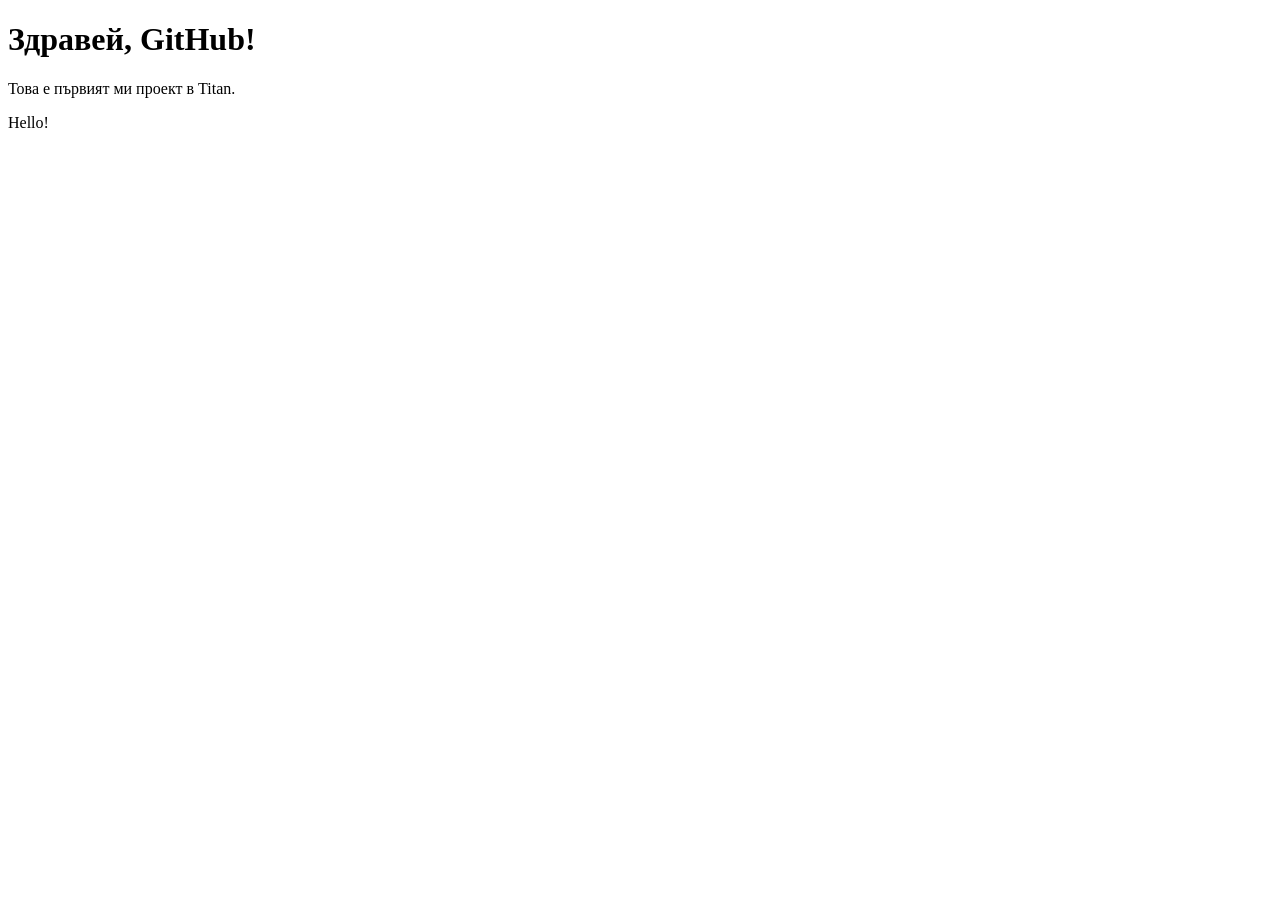
==== index.html @ 6f3accff "Add language attribute to HTML tag" ====
<!DOCTYPE html>
<html lang="BG">
<head>
    <title>Моят първи сайт</title>
</head>
<body>
	
    <h1>Здравей, GitHub!</h1>
    <p>Това е първият ми проект в Titan.</p>

    <form></form>
    <p>Hello!</p>
</body>
</html>
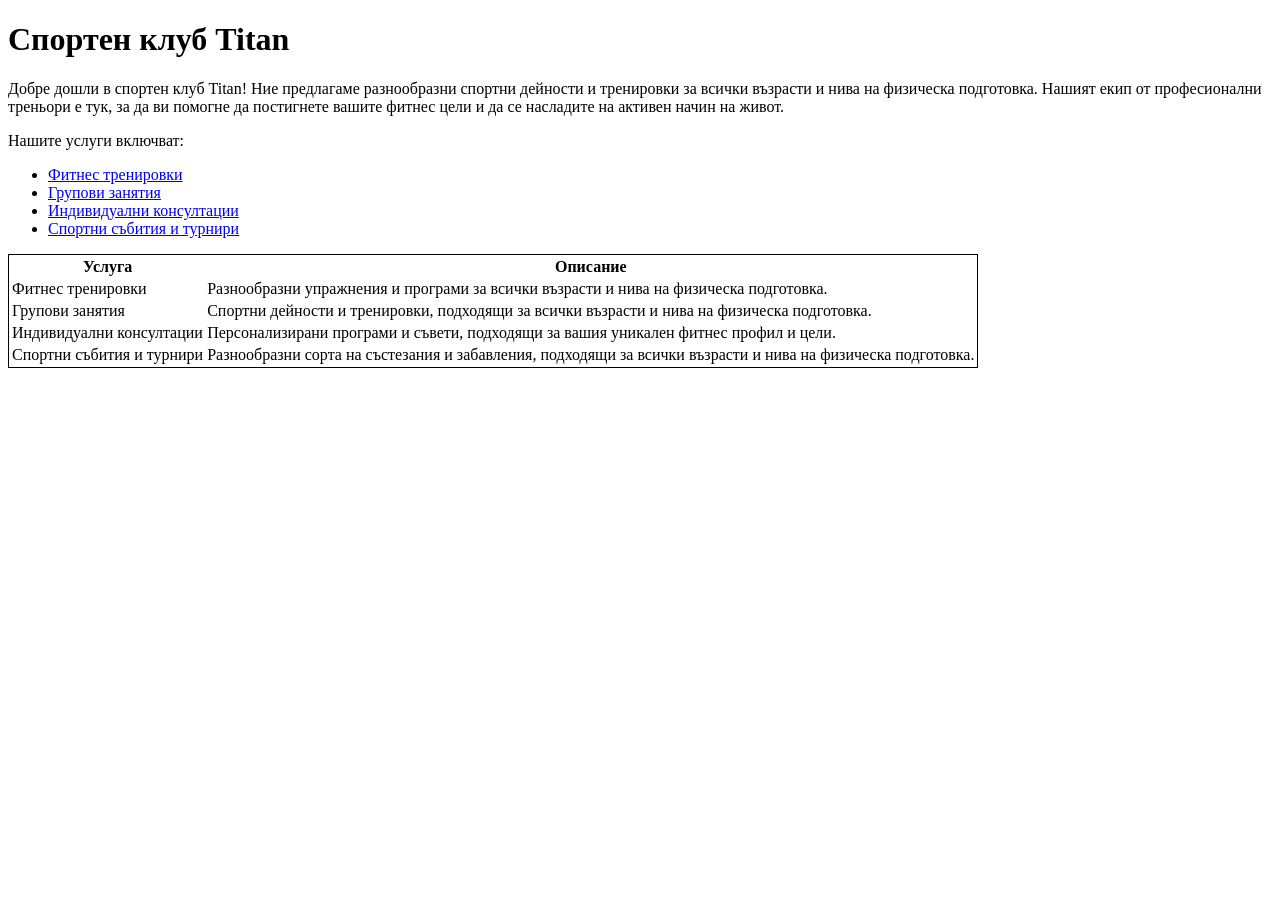
==== commit d2f3a5d4: "Add files via upload" ====
--- a/index.html
+++ b/index.html
@@ -1,14 +1,40 @@
 <!DOCTYPE html>
-<html lang="BG">
+<html>
 <head>
-    <title>Моят първи сайт</title>
+<title>Спортен клуб Titan</title>
 </head>
 <body>
-	
-    <h1>Здравей, GitHub!</h1>
-    <p>Това е първият ми проект в Titan.</p>
+<h1>Спортен клуб Titan</h1>
+<p>Добре дошли в спортен клуб Titan! Ние предлагаме разнообразни спортни дейности и тренировки за всички възрасти и нива на физическа подготовка. Нашият екип от професионални треньори е тук, за да ви помогне да постигнете вашите фитнес цели и да се насладите на активен начин на живот.</p>
+<p>Нашите услуги включват:</p>
+<ul>
+  <li><a href="Fitness.html">Фитнес тренировки</a></li>
+  <li><a href="GroupClasses.html">Групови занятия</a></li>
+  <li><a href="IndividualConsultations.html">Индивидуални консултации</a></li>
+  <li><a href="SportsEvents.html">Спортни събития и турнири</a></li>
+</ul>
 
-    <form></form>
-    <p>Hello!</p>
+<table style="border: 1px solid black;">
+  <tr>
+    <th>Услуга</th>
+    <th>Описание</th>
+  </tr>
+  <tr>
+    <td>Фитнес тренировки</td>
+    <td>Разнообразни упражнения и програми за всички възрасти и нива на физическа подготовка.</td>
+  </tr>
+  <tr>
+    <td>Групови занятия</td>
+    <td>Спортни дейности и тренировки, подходящи за всички възрасти и нива на физическа подготовка.</td>
+  </tr>
+  <tr>
+    <td>Индивидуални консултации</td>
+    <td>Персонализирани програми и съвети, подходящи за вашия уникален фитнес профил и цели.</td>
+  </tr>
+  <tr>
+    <td>Спортни събития и турнири</td>
+    <td>Разнообразни сорта на състезания и забавления, подходящи за всички възрасти и нива на физическа подготовка.</td>
+  </tr>
+</table>
 </body>
 </html>
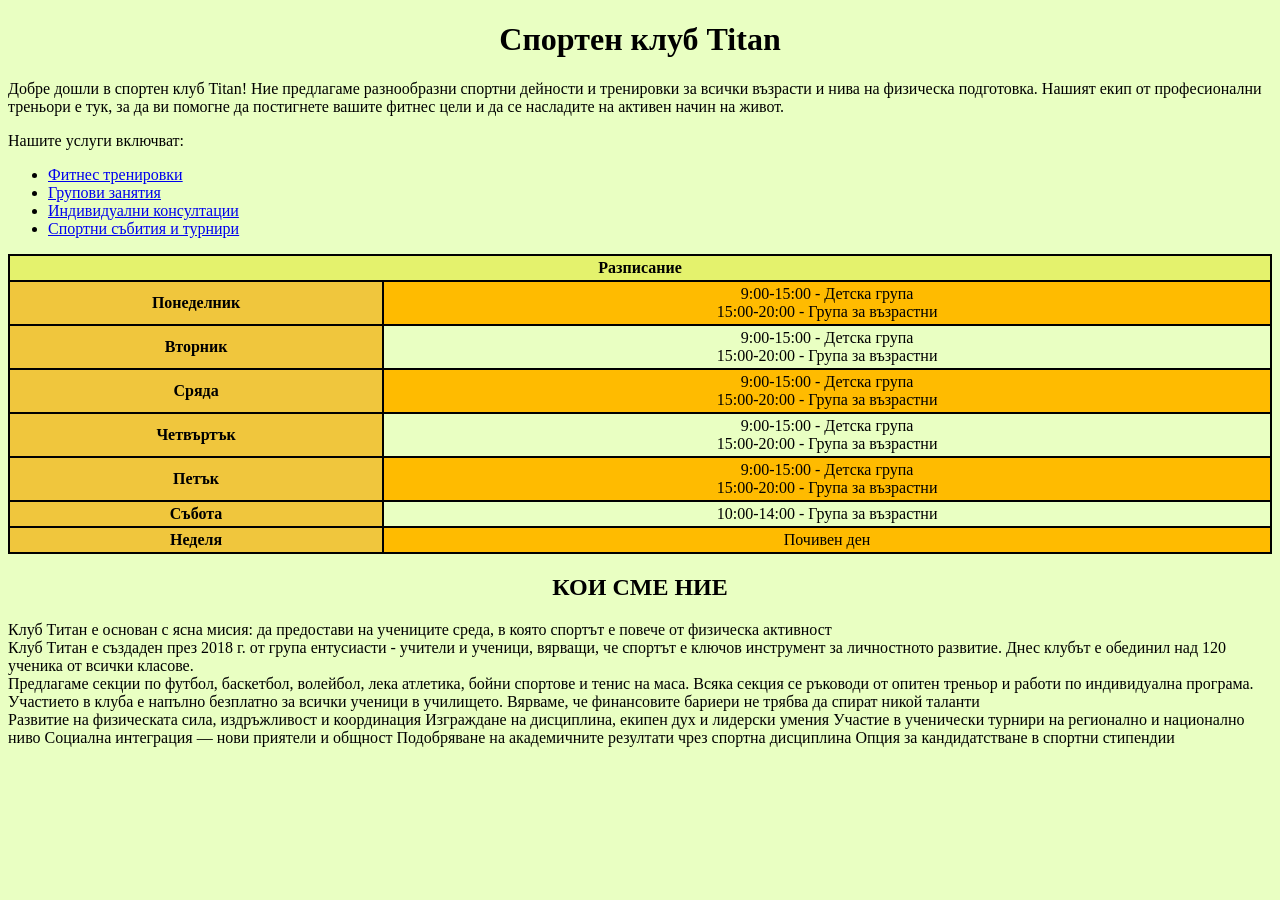
==== commit 67a643ce: "Enhance index.html with new styles and schedule Updated the HTML structure and styling for the Titan" ====
--- a/index.html
+++ b/index.html
@@ -1,10 +1,38 @@
-<!DOCTYPE html>
-<html>
+<!DOCTYPE html >
+<html style="background-color: rgb(233, 255, 194);">
 <head>
-<title>Спортен клуб Titan</title>
+<title >Спортен клуб Titan</title>
+<style>
+            table, th, td {
+                border-bottom: 2px solid black ;
+                border-left: 2px solid black;
+                border-right: 2px solid black;
+                border-collapse: collapse ;
+            }
+            th, td {
+                padding: 3px;
+            }
+            table {
+                border-spacing: 3px;
+            }
+            tr:nth-child(even) {background-color: rgb(255, 187, 0);}
+            tr:hover {
+                background-color: rgb(228, 168, 90);
+            }
+            th {
+                background-color: rgb(240, 198, 61);
+                color:rgb(0, 0, 0)
+            } td {
+                td:nth-child {
+                    background-color :rgb(238, 178, 99)
+                }
+            } table {
+              text-align: center;
+            }
+</style>
 </head>
 <body>
-<h1>Спортен клуб Titan</h1>
+<h1 style="text-align: center;">Спортен клуб Titan</h1>
 <p>Добре дошли в спортен клуб Titan! Ние предлагаме разнообразни спортни дейности и тренировки за всички възрасти и нива на физическа подготовка. Нашият екип от професионални треньори е тук, за да ви помогне да постигнете вашите фитнес цели и да се насладите на активен начин на живот.</p>
 <p>Нашите услуги включват:</p>
 <ul>
@@ -14,27 +42,62 @@
   <li><a href="SportsEvents.html">Спортни събития и турнири</a></li>
 </ul>
 
-<table style="border: 1px solid black;">
+<table style="border: 2px solid black;" align="center" width="100%">
   <tr>
-    <th>Услуга</th>
-    <th>Описание</th>
+    
+    <th colspan="2" style="background-color: rgba(222, 226, 4, 0.445);">Разписание</th>
   </tr>
   <tr>
-    <td>Фитнес тренировки</td>
-    <td>Разнообразни упражнения и програми за всички възрасти и нива на физическа подготовка.</td>
+    <th>Понеделник</th>
+    <td >9:00-15:00 - Детска група <br>
+      15:00-20:00 - Група за възрастни</td>
   </tr>
   <tr>
-    <td>Групови занятия</td>
-    <td>Спортни дейности и тренировки, подходящи за всички възрасти и нива на физическа подготовка.</td>
+    <th>Вторник</th>
+    <td>9:00-15:00 - Детска група <br>
+      15:00-20:00 - Група за възрастни</td>
   </tr>
   <tr>
-    <td>Индивидуални консултации</td>
-    <td>Персонализирани програми и съвети, подходящи за вашия уникален фитнес профил и цели.</td>
+    <th>Сряда</th>
+    <td>9:00-15:00 - Детска група <br>
+      15:00-20:00 - Група за възрастни</td>
   </tr>
   <tr>
-    <td>Спортни събития и турнири</td>
-    <td>Разнообразни сорта на състезания и забавления, подходящи за всички възрасти и нива на физическа подготовка.</td>
+    <th>Четвъртък</th>
+    <td>9:00-15:00 - Детска група <br>
+      15:00-20:00 - Група за възрастни</td>
+  </tr>
+  <tr>
+    <th>Петък</th>
+    <td>9:00-15:00 - Детска група <br>
+      15:00-20:00 - Група за възрастни</td>
+  </tr>
+  <tr>
+    <th>Събота</th>
+    <td>10:00-14:00 - Група за възрастни</td>
+  </tr>
+  <tr>
+    <th>Неделя</th>
+    <td>Почивен ден</td>
   </tr>
 </table>
+<h2 style="text-align: center;">КОИ СМЕ НИЕ</h1>
+<p>
+  
+Клуб Титан е основан с ясна мисия: да предостави на учениците среда, в която спортът е повече от физическа активност <br>
+Клуб Титан е създаден през 2018 г. от група ентусиасти - учители и ученици, вярващи, че спортът е ключов инструмент за личностното развитие. Днес клубът е обединил над 120 ученика от всички класове. <br>
+
+Предлагаме секции по футбол, баскетбол, волейбол, лека атлетика, бойни спортове и тенис на маса. Всяка секция се ръководи от опитен треньор и работи по индивидуална програма. <br>
+
+
+Участието в клуба е напълно безплатно за всички ученици в училището. Вярваме, че финансовите бариери не трябва да спират никой таланти<br>
+
+Развитие на физическата сила, издръжливост и координация
+Изграждане на дисциплина, екипен дух и лидерски умения
+Участие в ученически турнири на регионално и национално ниво
+Социална интеграция — нови приятели и общност
+Подобряване на академичните резултати чрез спортна дисциплина
+Опция за кандидатстване в спортни стипендии
+</p>
 </body>
 </html>
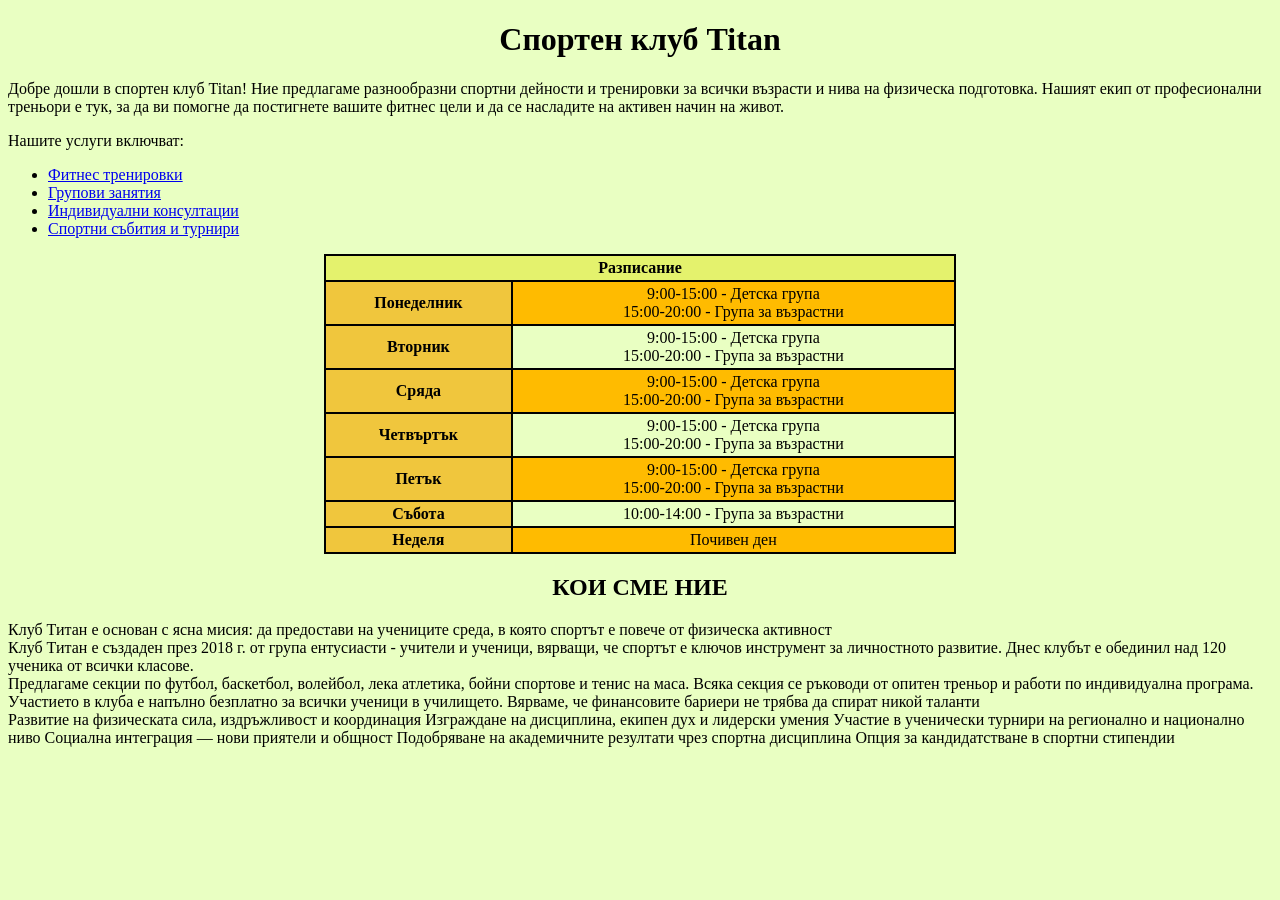
==== commit c113b9d6: "Fix HTML structure and improve formatting" ====
--- a/index.html
+++ b/index.html
@@ -42,7 +42,7 @@
   <li><a href="SportsEvents.html">Спортни събития и турнири</a></li>
 </ul>
 
-<table style="border: 2px solid black;" align="center" width="100%">
+<table style="border: 2px solid black;" align="center" width="50%">
   <tr>
     
     <th colspan="2" style="background-color: rgba(222, 226, 4, 0.445);">Разписание</th>
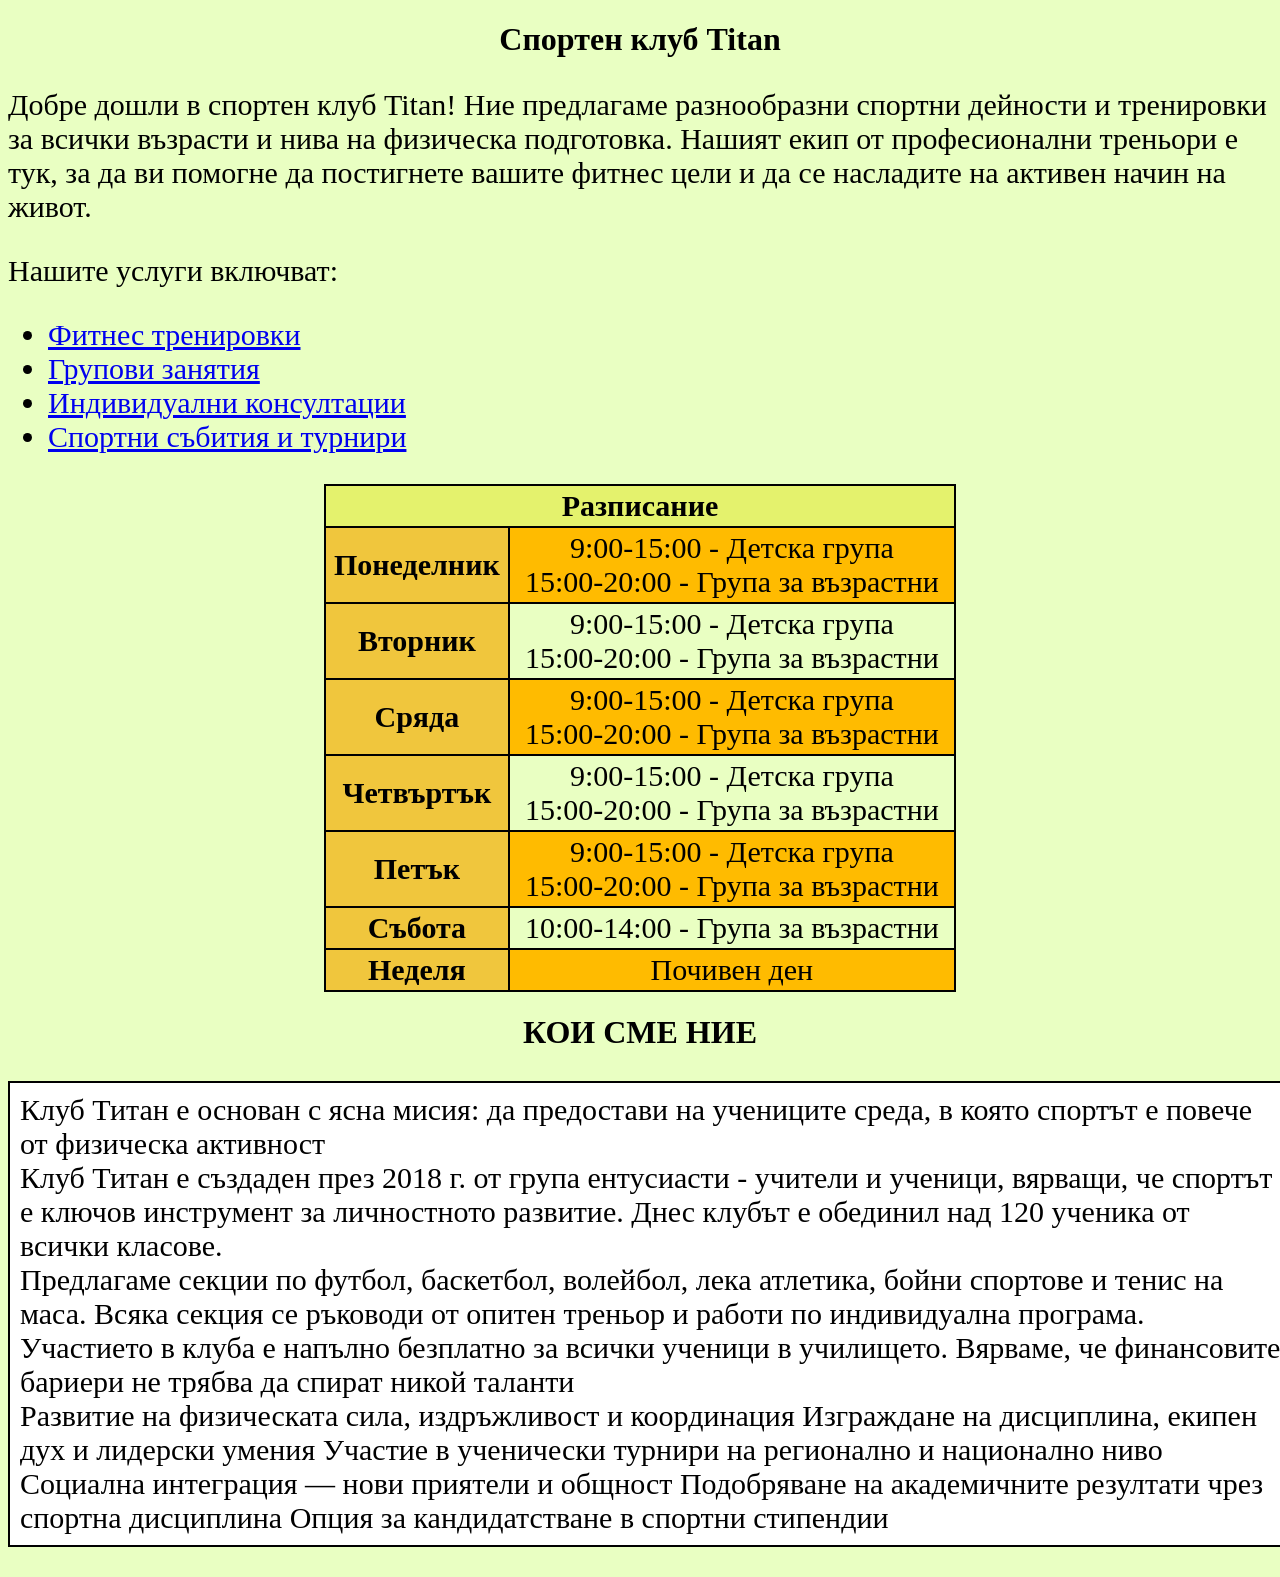
==== commit 94154cc6: "Refactor index.html for improved styling and content" ====
--- a/index.html
+++ b/index.html
@@ -28,21 +28,26 @@
                 }
             } table {
               text-align: center;
-            }
+            } th, tr, td {
+              font-size: 30px;
+            } p {
+              font-size: 30px;
+              
+            } 
 </style>
 </head>
 <body>
 <h1 style="text-align: center;">Спортен клуб Titan</h1>
-<p>Добре дошли в спортен клуб Titan! Ние предлагаме разнообразни спортни дейности и тренировки за всички възрасти и нива на физическа подготовка. Нашият екип от професионални треньори е тук, за да ви помогне да постигнете вашите фитнес цели и да се насладите на активен начин на живот.</p>
-<p>Нашите услуги включват:</p>
-<ul>
+<p style="font-size: 30px;">Добре дошли в спортен клуб Titan! Ние предлагаме разнообразни спортни дейности и тренировки за всички възрасти и нива на физическа подготовка. Нашият екип от професионални треньори е тук, за да ви помогне да постигнете вашите фитнес цели и да се насладите на активен начин на живот.</p>
+<p style="font-size: 30px;">Нашите услуги включват:</p>
+<ul style="font-size: 30px;">
   <li><a href="Fitness.html">Фитнес тренировки</a></li>
   <li><a href="GroupClasses.html">Групови занятия</a></li>
   <li><a href="IndividualConsultations.html">Индивидуални консултации</a></li>
   <li><a href="SportsEvents.html">Спортни събития и турнири</a></li>
 </ul>
 
-<table style="border: 2px solid black;" align="center" width="50%">
+<table style="border: 2px solid black;" align="center"; width="50%" font-size="40px">
   <tr>
     
     <th colspan="2" style="background-color: rgba(222, 226, 4, 0.445);">Разписание</th>
@@ -81,8 +86,8 @@
     <td>Почивен ден</td>
   </tr>
 </table>
-<h2 style="text-align: center;">КОИ СМЕ НИЕ</h1>
-<p>
+<h1 style="  text-align:center;">КОИ СМЕ НИЕ</h1>
+<p  style="border: 2px solid black; padding: 10px; background-color: rgb(255, 255, 255) ; width: 100%; align=left;  ;">
   
 Клуб Титан е основан с ясна мисия: да предостави на учениците среда, в която спортът е повече от физическа активност <br>
 Клуб Титан е създаден през 2018 г. от група ентусиасти - учители и ученици, вярващи, че спортът е ключов инструмент за личностното развитие. Днес клубът е обединил над 120 ученика от всички класове. <br>
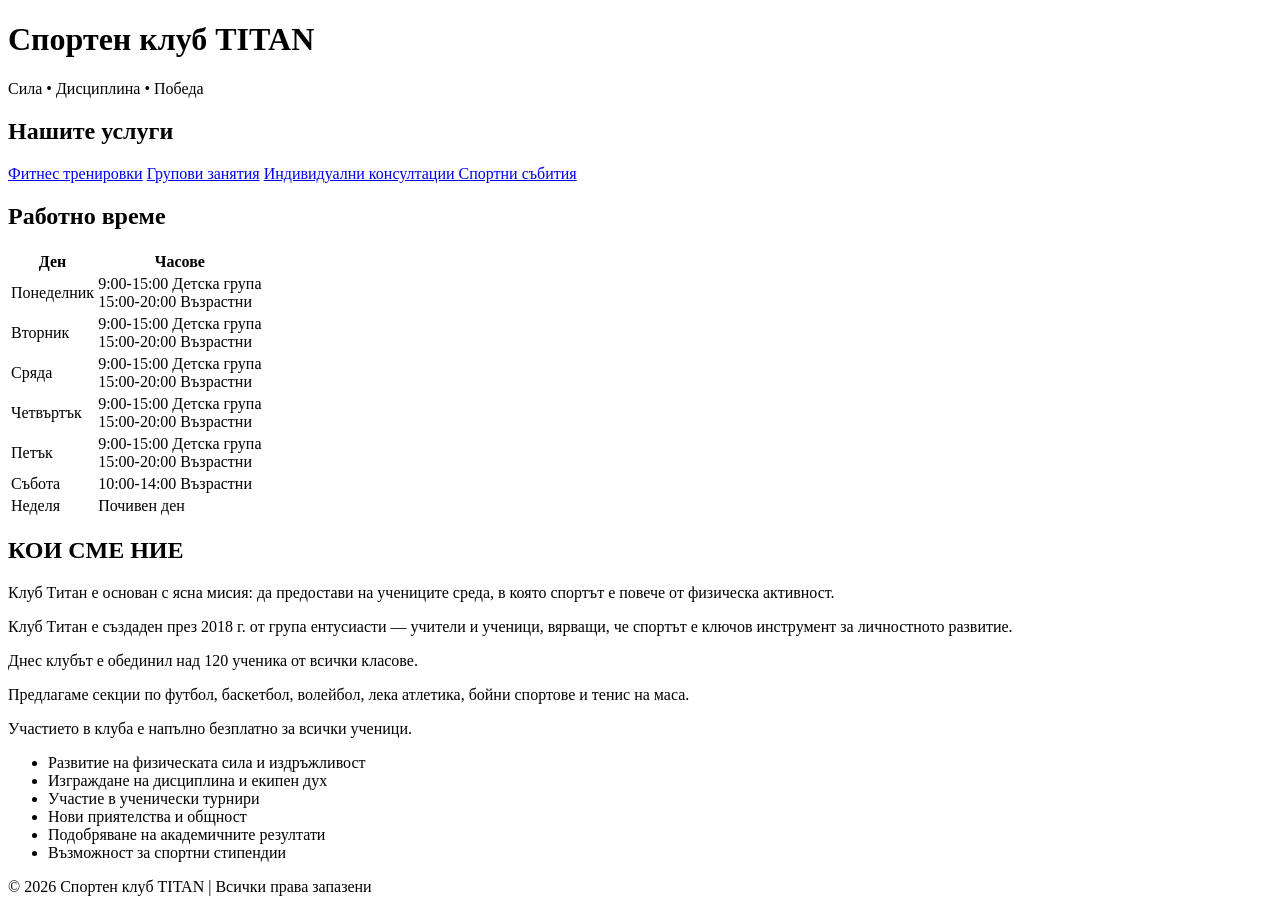
==== commit c962d6de: "Update index.html" ====
--- a/index.html
+++ b/index.html
@@ -1,108 +1,151 @@
-<!DOCTYPE html >
-<html style="background-color: rgb(233, 255, 194);">
+<!DOCTYPE html>
+ <html lang="bg">
+
 <head>
-<title >Спортен клуб Titan</title>
-<style>
-            table, th, td {
-                border-bottom: 2px solid black ;
-                border-left: 2px solid black;
-                border-right: 2px solid black;
-                border-collapse: collapse ;
-            }
-            th, td {
-                padding: 3px;
-            }
-            table {
-                border-spacing: 3px;
-            }
-            tr:nth-child(even) {background-color: rgb(255, 187, 0);}
-            tr:hover {
-                background-color: rgb(228, 168, 90);
-            }
-            th {
-                background-color: rgb(240, 198, 61);
-                color:rgb(0, 0, 0)
-            } td {
-                td:nth-child {
-                    background-color :rgb(238, 178, 99)
-                }
-            } table {
-              text-align: center;
-            } th, tr, td {
-              font-size: 30px;
-            } p {
-              font-size: 30px;
-              
-            } 
-</style>
-</head>
+ <meta charset="UTF-8">
+ <meta name="viewport" content="width=device-width, initial-scale=1.0">
+ <title>Спортен клуб Titan</title>
+    <link rel="stylesheet" href="styles.css">
+ </head>
+
 <body>
-<h1 style="text-align: center;">Спортен клуб Titan</h1>
-<p style="font-size: 30px;">Добре дошли в спортен клуб Titan! Ние предлагаме разнообразни спортни дейности и тренировки за всички възрасти и нива на физическа подготовка. Нашият екип от професионални треньори е тук, за да ви помогне да постигнете вашите фитнес цели и да се насладите на активен начин на живот.</p>
-<p style="font-size: 30px;">Нашите услуги включват:</p>
-<ul style="font-size: 30px;">
-  <li><a href="Fitness.html">Фитнес тренировки</a></li>
-  <li><a href="GroupClasses.html">Групови занятия</a></li>
-  <li><a href="IndividualConsultations.html">Индивидуални консултации</a></li>
-  <li><a href="SportsEvents.html">Спортни събития и турнири</a></li>
-</ul>
 
-<table style="border: 2px solid black;" align="center"; width="50%" font-size="40px">
-  <tr>
-    
-    <th colspan="2" style="background-color: rgba(222, 226, 4, 0.445);">Разписание</th>
-  </tr>
-  <tr>
-    <th>Понеделник</th>
-    <td >9:00-15:00 - Детска група <br>
-      15:00-20:00 - Група за възрастни</td>
-  </tr>
-  <tr>
-    <th>Вторник</th>
-    <td>9:00-15:00 - Детска група <br>
-      15:00-20:00 - Група за възрастни</td>
-  </tr>
-  <tr>
-    <th>Сряда</th>
-    <td>9:00-15:00 - Детска група <br>
-      15:00-20:00 - Група за възрастни</td>
-  </tr>
-  <tr>
-    <th>Четвъртък</th>
-    <td>9:00-15:00 - Детска група <br>
-      15:00-20:00 - Група за възрастни</td>
-  </tr>
-  <tr>
-    <th>Петък</th>
-    <td>9:00-15:00 - Детска група <br>
-      15:00-20:00 - Група за възрастни</td>
-  </tr>
-  <tr>
-    <th>Събота</th>
-    <td>10:00-14:00 - Група за възрастни</td>
-  </tr>
-  <tr>
-    <th>Неделя</th>
-    <td>Почивен ден</td>
-  </tr>
-</table>
-<h1 style="  text-align:center;">КОИ СМЕ НИЕ</h1>
-<p  style="border: 2px solid black; padding: 10px; background-color: rgb(255, 255, 255) ; width: 100%; align=left;  ;">
-  
-Клуб Титан е основан с ясна мисия: да предостави на учениците среда, в която спортът е повече от физическа активност <br>
-Клуб Титан е създаден през 2018 г. от група ентусиасти - учители и ученици, вярващи, че спортът е ключов инструмент за личностното развитие. Днес клубът е обединил над 120 ученика от всички класове. <br>
+ <header>
+ <h1>Спортен клуб TITAN</h1>
+ <p>Сила • Дисциплина • Победа</p>
+ </header>
 
-Предлагаме секции по футбол, баскетбол, волейбол, лека атлетика, бойни спортове и тенис на маса. Всяка секция се ръководи от опитен треньор и работи по индивидуална програма. <br>
+ <div class="container">
 
+ <section class="services">
+ <h2>Нашите услуги</h2>
 
-Участието в клуба е напълно безплатно за всички ученици в училището. Вярваме, че финансовите бариери не трябва да спират никой таланти<br>
+ <div class="services-links">
+ <a href="Fitness.html">Фитнес тренировки</a>
 
-Развитие на физическата сила, издръжливост и координация
-Изграждане на дисциплина, екипен дух и лидерски умения
-Участие в ученически турнири на регионално и национално ниво
-Социална интеграция — нови приятели и общност
-Подобряване на академичните резултати чрез спортна дисциплина
-Опция за кандидатстване в спортни стипендии
-</p>
+ <a href="GroupClasses.html">Групови занятия</a>
+
+ <a href="IndividualConsultations.html">
+ Индивидуални консултации
+ </a>
+
+ <a href="SportsEvents.html" >
+ Спортни събития
+ </a>
+ </div>
+ </section>
+
+ <section class="schedule">
+ <h2>Работно време</h2>
+
+ <table>
+ <tr>
+ <th>Ден</th>
+ <th>Часове</th>
+ </tr>
+
+ <tr>
+ <td>Понеделник</td>
+ <td>
+ 9:00-15:00 Детска група <br>
+ 15:00-20:00 Възрастни
+ </td>
+ </tr>
+
+ <tr>
+ <td>Вторник</td>
+ <td>
+ 9:00-15:00 Детска група <br>
+ 15:00-20:00 Възрастни
+ </td>
+ </tr>
+
+ <tr>
+ <td>Сряда</td>
+ <td>
+ 9:00-15:00 Детска група <br>
+ 15:00-20:00 Възрастни
+ </td>
+ </tr>
+
+ <tr>
+ <td>Четвъртък</td>
+ <td>
+ 9:00-15:00 Детска група <br>
+ 15:00-20:00 Възрастни
+ </td>
+ </tr>
+
+ <tr>
+ <td>Петък</td>
+ <td>
+ 9:00-15:00 Детска група <br>
+ 15:00-20:00 Възрастни
+ </td>
+ </tr>
+
+ <tr>
+ <td>Събота</td>
+ <td>10:00-14:00 Възрастни</td>
+ </tr>
+
+ <tr>
+ <td>Неделя</td>
+ <td>Почивен ден</td>
+ </tr>
+ </table>
+ </section>
+
+ <section class="about">
+
+ <h2>КОИ СМЕ НИЕ</h2>
+
+ <p>
+ Клуб Титан е основан с ясна мисия: да предостави на учениците
+ среда, в която спортът е повече от физическа активност.
+ </p>
+
+ <p>
+ Клуб Титан е създаден през 2018 г. от група ентусиасти —
+ учители и ученици, вярващи, че спортът е ключов инструмент
+ за личностното развитие.
+ </p>
+
+ <p>
+ Днес клубът е обединил над 120 ученика от всички класове.
+ </p>
+
+ <p>
+ Предлагаме секции по футбол, баскетбол, волейбол,
+ лека атлетика, бойни спортове и тенис на маса.
+ </p>
+
+ <p>
+ Участието в клуба е напълно безплатно за всички ученици.
+ </p>
+
+ <ul class="benefits">
+ <li>Развитие на физическата сила и издръжливост</li>
+
+ <li>Изграждане на дисциплина и екипен дух</li>
+
+ <li>Участие в ученически турнири</li>
+
+ <li>Нови приятелства и общност</li>
+
+ <li>Подобряване на академичните резултати</li>
+
+ <li>Възможност за спортни стипендии</li>
+ </ul>
+
+ </section>
+
+ </div>
+
+ <footer>
+ © 2026 Спортен клуб TITAN | Всички права запазени
+ </footer>
+
 </body>
+
 </html>
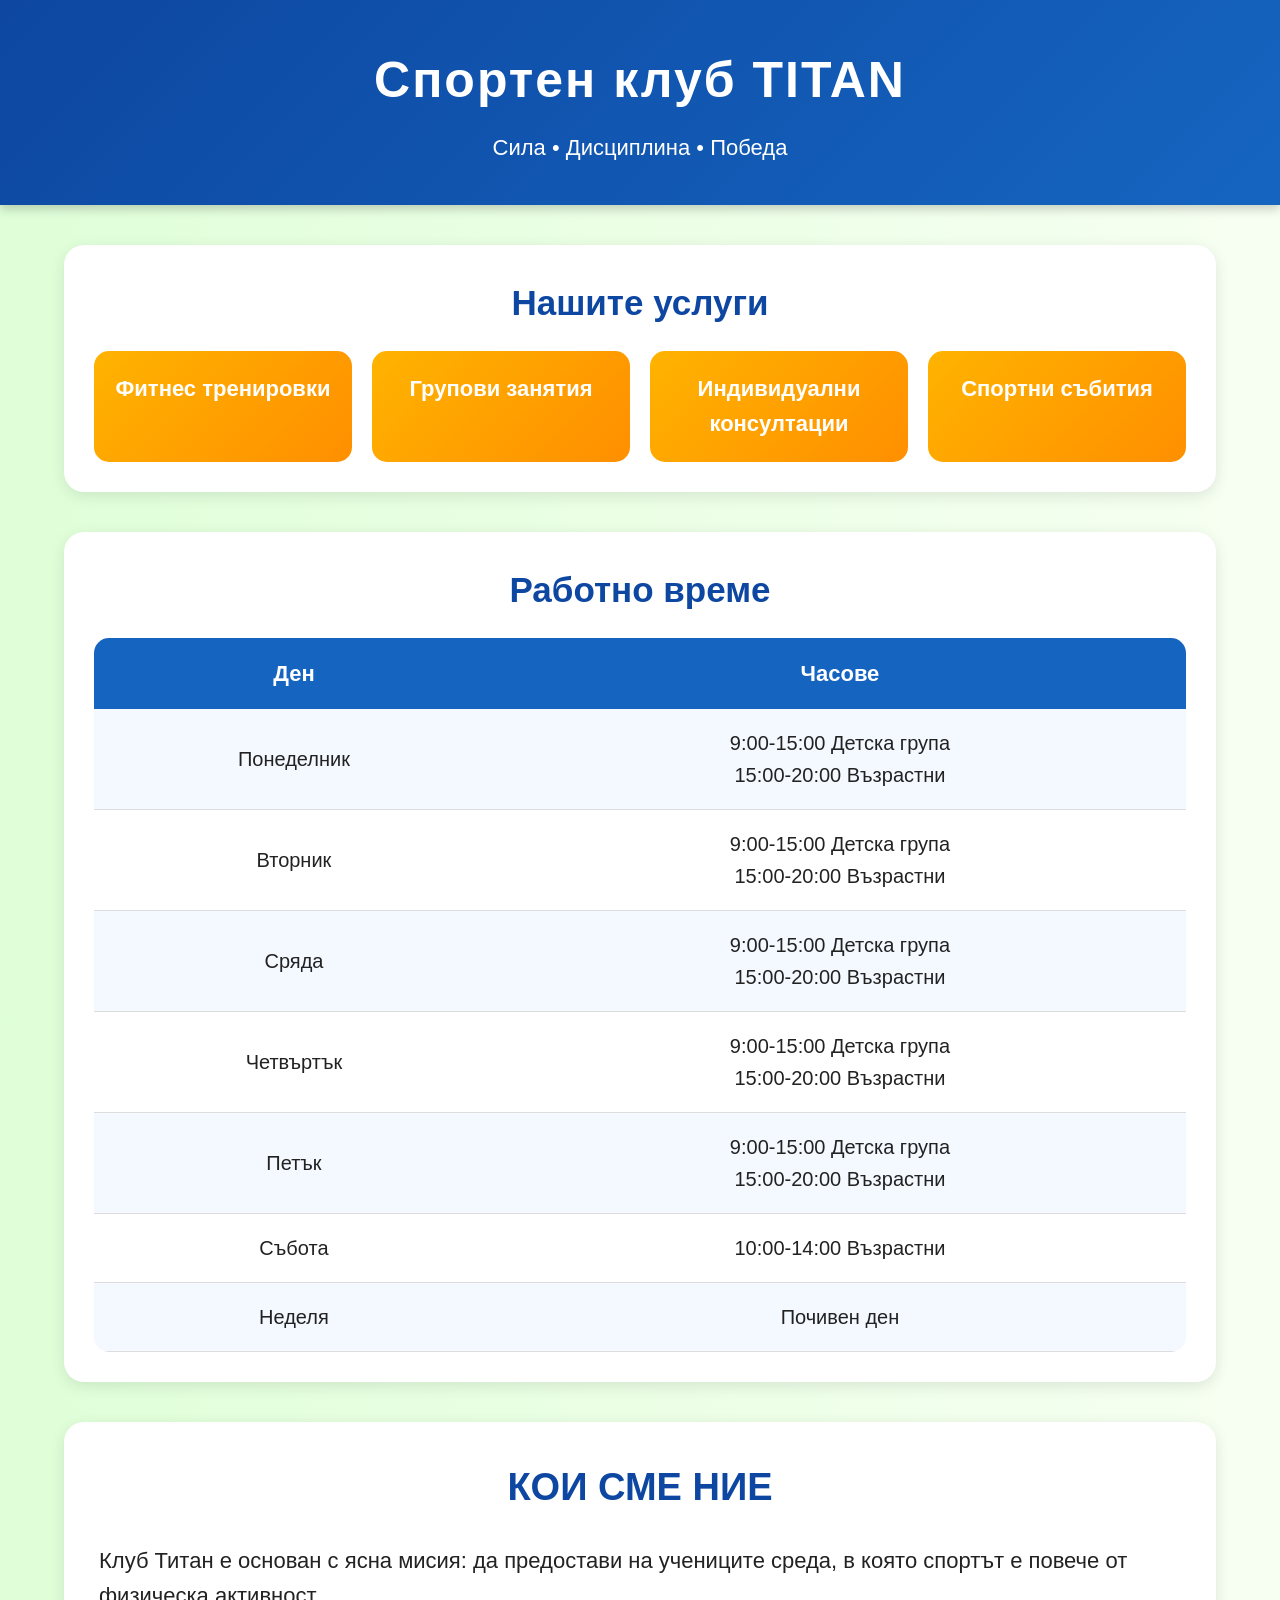
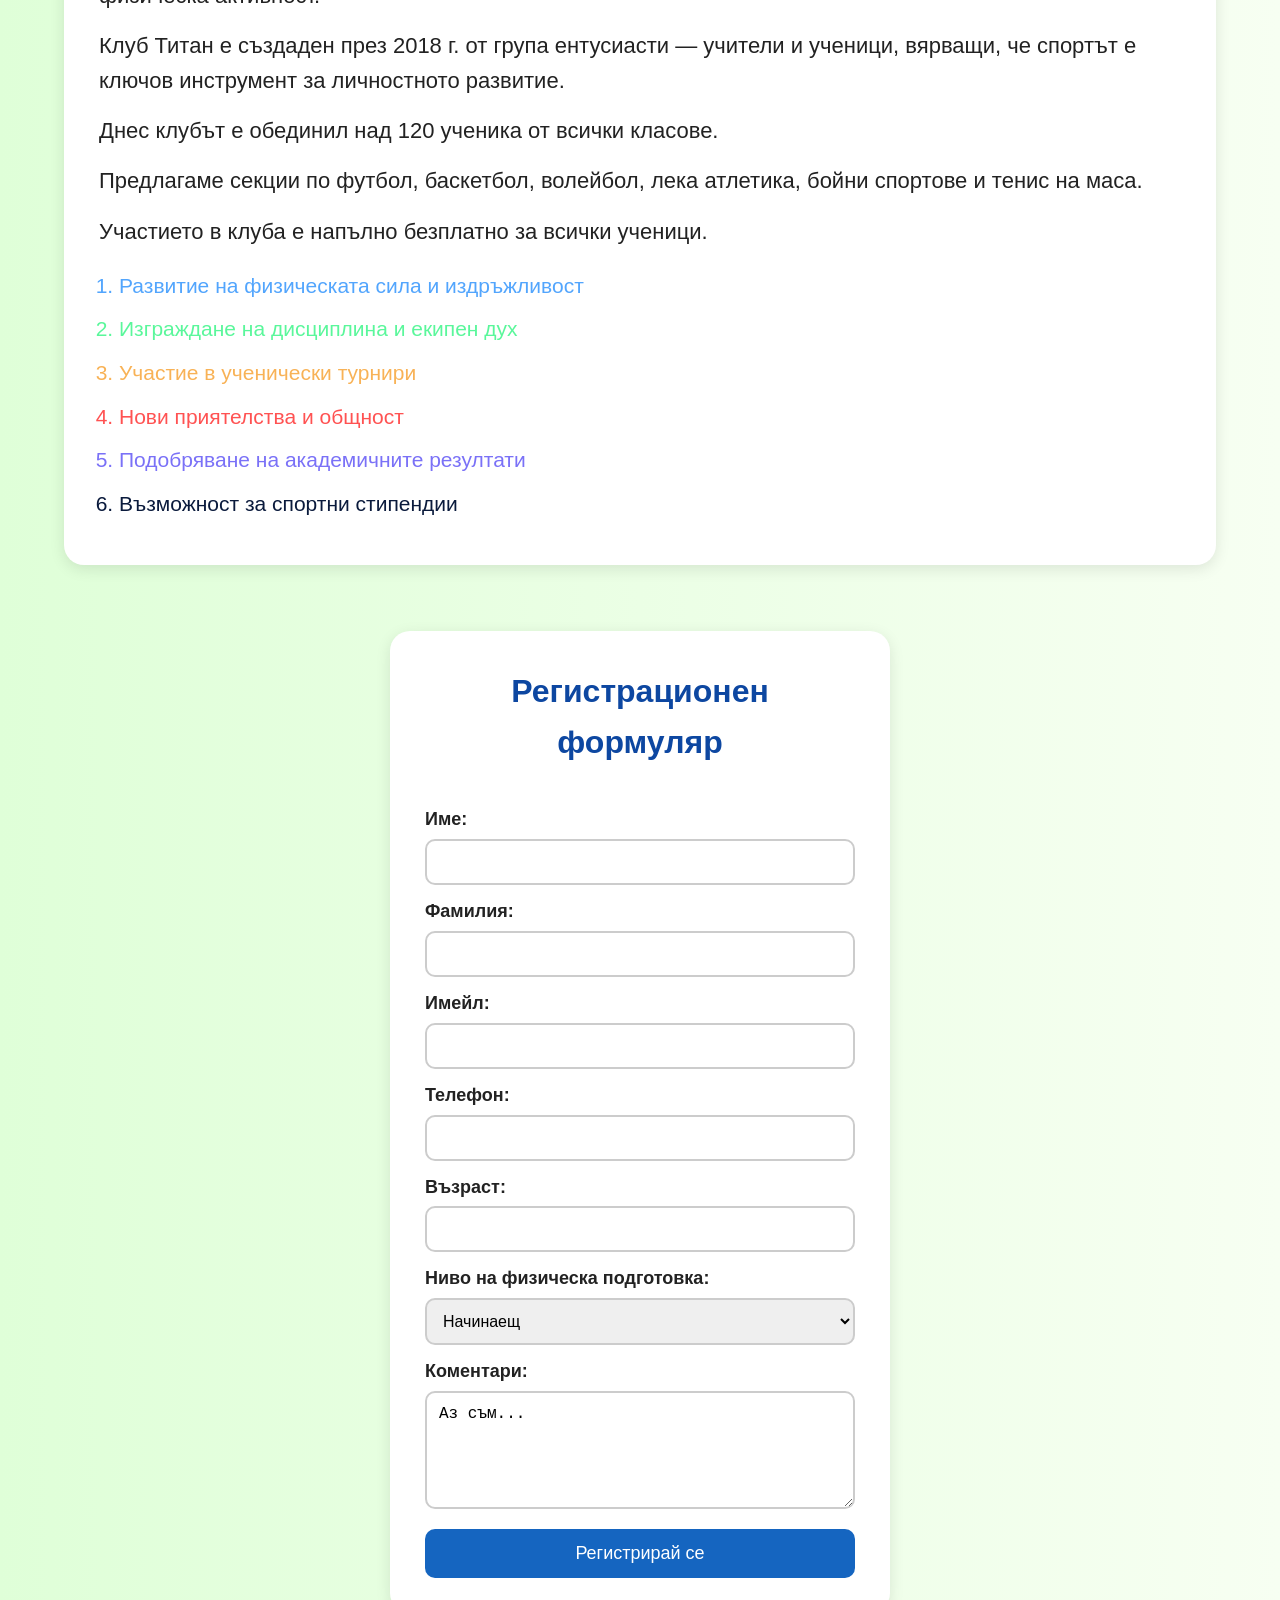
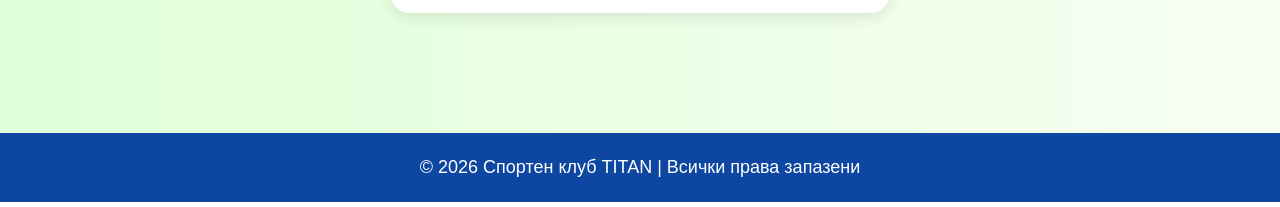
==== commit 36eb0e05: "Update index.html" ====
--- a/index.html
+++ b/index.html
@@ -5,7 +5,7 @@
  <meta charset="UTF-8">
  <meta name="viewport" content="width=device-width, initial-scale=1.0">
  <title>Спортен клуб Titan</title>
-    <link rel="stylesheet" href="styles.css">
+    <link rel="stylesheet" href="index.css">
  </head>
 
 <body>
@@ -125,21 +125,52 @@
  </p>
 
  <ul class="benefits">
- <li>Развитие на физическата сила и издръжливост</li>
+ <li id="benefit-1"> Развитие на физическата сила и издръжливост</li>
 
- <li>Изграждане на дисциплина и екипен дух</li>
+ <li id="benefit-2">Изграждане на дисциплина и екипен дух</li>
 
- <li>Участие в ученически турнири</li>
+ <li id="benefit-3">Участие в ученически турнири</li>
 
- <li>Нови приятелства и общност</li>
+ <li id="benefit-4">Нови приятелства и общност</li>
 
- <li>Подобряване на академичните резултати</li>
+ <li id="benefit-5">Подобряване на академичните резултати</li>
 
- <li>Възможност за спортни стипендии</li>
- </ul>
+ <li id="benefit-6">Възможност за спортни стипендии</li>
+ </ul> 
 
- </section>
+ </section><br>
+<section class="form-section">
+  <h2>Регистрационен формуляр</h2>
 
+  <form>
+    <label for="fname">Име:</label>
+    <input type="text" id="fname" name="fname">
+
+    <label for="lname">Фамилия:</label>
+    <input type="text" id="lname" name="lname">
+
+    <label for="email">Имейл:</label>
+    <input type="email" id="email" name="email">
+
+    <label for="phone">Телефон:</label>
+    <input type="tel" id="phone" name="phone">
+
+    <label for="age">Възраст:</label>
+    <input type="number" id="age" name="age">
+
+    <label for="level">Ниво на физическа подготовка:</label>
+    <select id="level" name="level">
+      <option>Начинаещ</option>
+      <option>Средно ниво</option>
+      <option>Напреднал</option>
+    </select>
+
+    <label for="comment">Коментари:</label>
+    <textarea id="comment" rows="5">Аз съм...</textarea>
+
+    <button type="submit">Регистрирай се</button>
+  </form>
+</section>
  </div>
 
  <footer>
--- a/index.css
+++ b/index.css
@@ -0,0 +1,239 @@
+* {
+  margin: 0;
+  padding: 0;
+  box-sizing: border-box;
+ }
+
+ body {
+ font-family: Arial, sans-serif;
+ background: linear-gradient(to right, #dfffd8, #f7fff2);
+ color: #222;
+ line-height: 1.6;
+ }
+
+ header {
+ background: linear-gradient(135deg, #0d47a1, #1565c0);
+ color: white;
+ text-align: center;
+ padding: 40px 20px;
+ box-shadow: 0 4px 10px rgba(0, 0, 0, 0.2);
+ }
+
+ header h1 {
+ font-size: 50px;
+ margin-bottom: 10px;
+ letter-spacing: 2px;
+ }
+
+ header p {
+ font-size: 22px;
+ }
+
+ .container {
+ width: 90%;
+ max-width: 1200px;
+ margin: auto;
+ padding: 40px 0;
+ }
+
+ .services {
+ background: white;
+ padding: 30px;
+ border-radius: 20px;
+ margin-bottom: 40px;
+ box-shadow: 0 4px 15px rgba(0, 0, 0, 0.1);
+ }
+
+ .services h2 {
+ color: #0d47a1;
+ margin-bottom: 20px;
+ text-align: center;
+ font-size: 35px;
+ }
+
+ .services-links {
+ display: grid;
+ grid-template-columns: repeat(auto-fit, minmax(250px, 1fr));
+ gap: 20px;
+ }
+
+ .services-links a {
+ display: block;
+ background: linear-gradient(135deg, #ffb300, #ff8f00);
+ color: white;
+ text-decoration: none;
+ text-align: center;
+ padding: 20px;
+ border-radius: 15px;
+ font-size: 22px;
+ font-weight: bold;
+ transition: 0.3s;
+ }
+
+ .services-links a:hover {
+ transform: translateY(-5px);
+ background: linear-gradient(135deg, #ff8f00, #ef6c00);
+ }
+
+ .schedule {
+ background: white;
+ padding: 30px;
+ border-radius: 20px;
+ margin-bottom: 40px;
+ box-shadow: 0 4px 15px rgba(0, 0, 0, 0.1);
+ overflow-x: auto;
+ }
+
+ .schedule h2 {
+ text-align: center;
+ color: #0d47a1;
+ margin-bottom: 20px;
+ font-size: 35px;
+ }
+
+ table {
+ width: 100%;
+ border-collapse: collapse;
+ overflow: hidden;
+ border-radius: 15px;
+ }
+
+ th {
+ background: #1565c0;
+ color: white;
+ padding: 18px;
+ font-size: 22px;
+ }
+
+ td {
+ padding: 18px;
+ font-size: 20px;
+ text-align: center;
+ border-bottom: 1px solid #ddd;
+ }
+
+ tr:nth-child(even) {
+ background-color: #f4f9ff;
+ }
+
+ tr:hover {
+ background-color: #dce2e6;
+ }
+
+ .about {
+ background: white;
+ padding: 35px;
+ border-radius: 20px;
+ box-shadow: 0 4px 15px rgba(0, 0, 0, 0.1);
+ }
+
+ .about h2 {
+ text-align: center;
+ color: #0d47a1;
+ margin-bottom: 25px;
+ font-size: 38px;
+ }
+
+ .about p {
+ font-size: 22px;
+ margin-bottom: 15px;
+ }
+
+ .benefits {
+ margin-top: 20px;
+ padding-left: 20px;
+ }
+
+ .benefits li {
+ font-size: 21px;
+ margin-bottom: 10px;
+ }
+
+ footer {
+ background: #0d47a1;
+ color: white;
+ text-align: center;
+ padding: 20px;
+ margin-top: 40px;
+ font-size: 18px;
+ } .benefits {
+    list-style-type: bullet;
+    color: #000000;
+ } #benefit-1 {
+    color:#52a5fd
+
+ } #benefit-2 {
+    color:#5af79b
+
+ } #benefit-3 {
+    color:#f8b256
+
+ } #benefit-4 {
+    color:#FF5252
+
+ } #benefit-5 {
+    color:#7a71f7
+
+ } #benefit-6 {
+    color:#0A1A3C
+
+ } .form-section{
+  width: 500px;
+  margin: 40px auto;
+  background: white;
+  padding: 35px;
+  border-radius: 20px;
+  box-shadow: 0 4px 15px rgba(0,0,0,0.1);
+}
+
+.form-section h2{
+  text-align: center;
+  color: #0d47a1;
+  margin-bottom: 25px;
+  font-size: 32px;
+}
+
+form{
+  display: flex;
+  flex-direction: column;
+}
+
+form label{
+  margin-top: 12px;
+  margin-bottom: 5px;
+  font-size: 18px;
+  font-weight: bold;
+}
+
+form input,
+form select,
+form textarea{
+  padding: 12px;
+  border: 2px solid #ccc;
+  border-radius: 10px;
+  font-size: 16px;
+  outline: none;
+  transition: 0.3s;
+}
+
+form input:focus,
+form select:focus,
+form textarea:focus{
+  border-color: #1565c0;
+}
+
+button{
+  margin-top: 20px;
+  padding: 14px;
+  background: #1565c0;
+  color: white;
+  border: none;
+  border-radius: 10px;
+  font-size: 18px;
+  cursor: pointer;
+  transition: 0.3s;
+}
+
+button:hover{
+  background: #0d47a1;
+}
